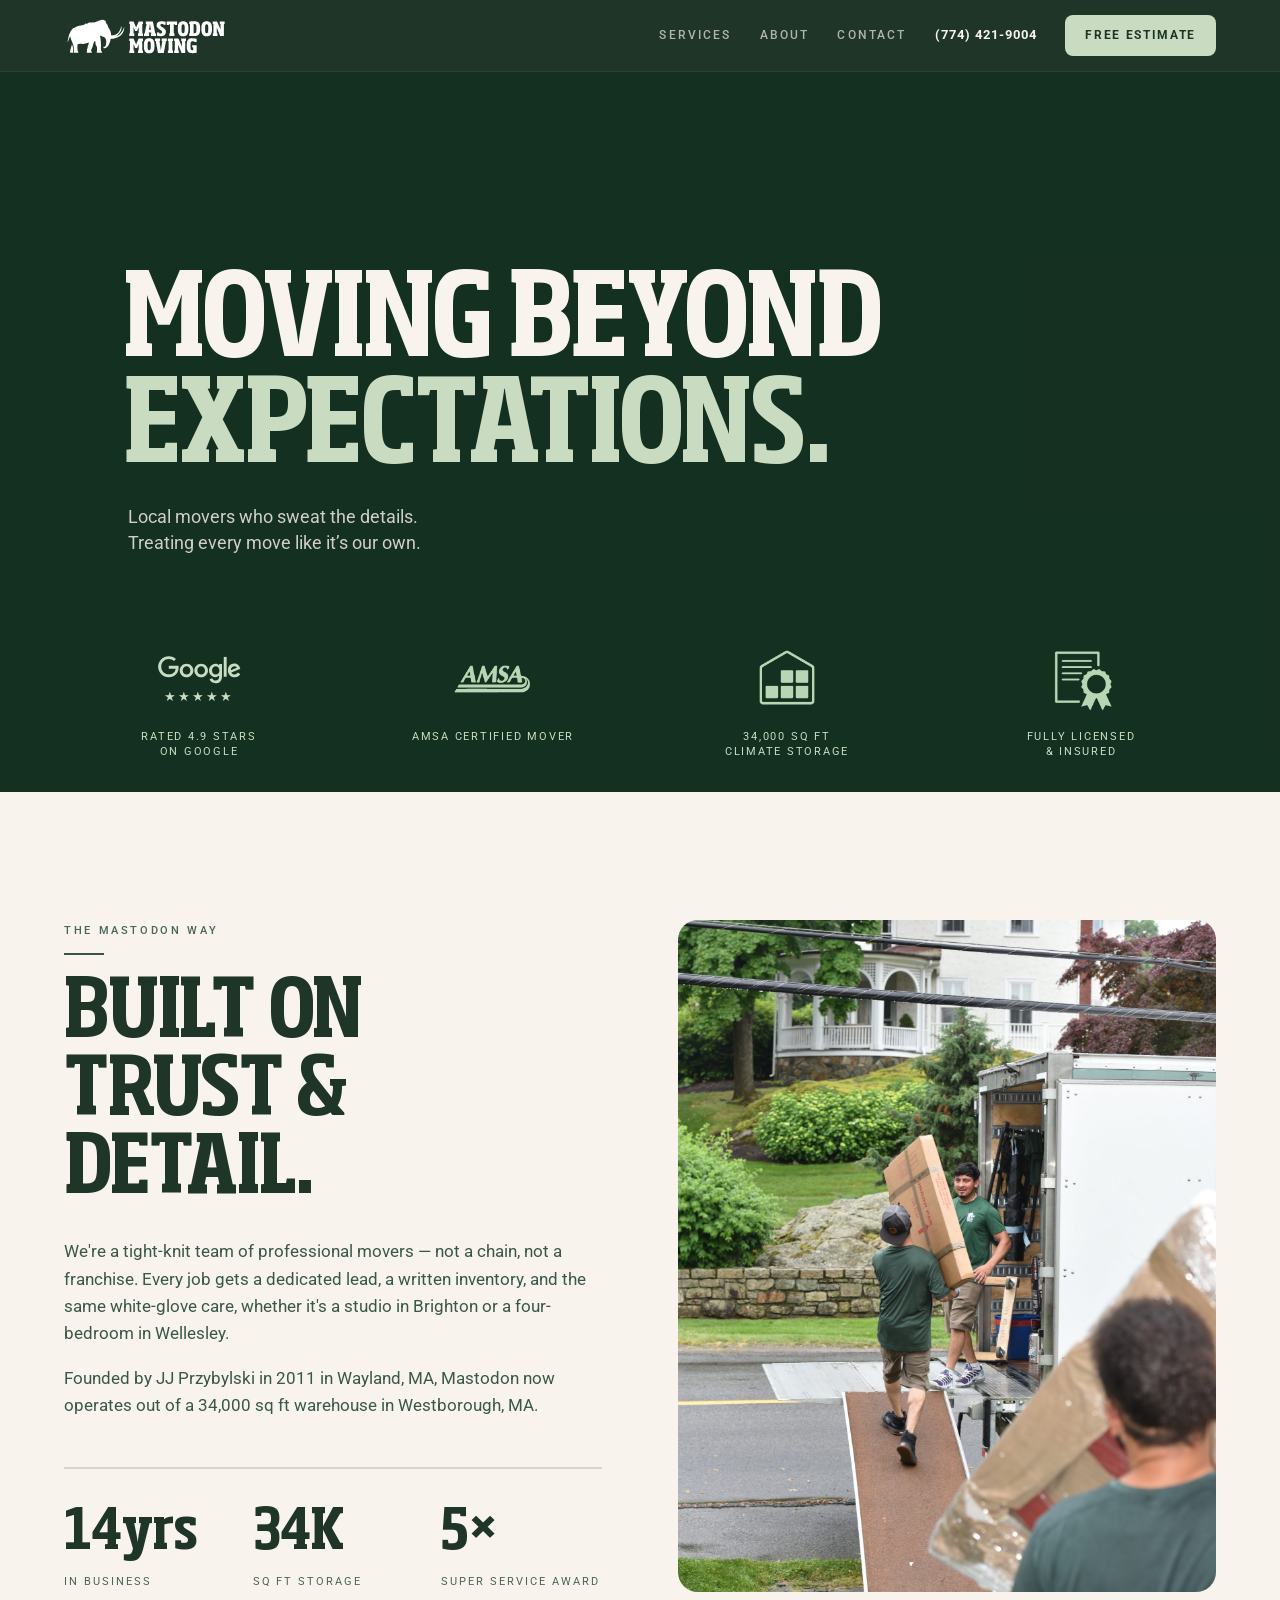
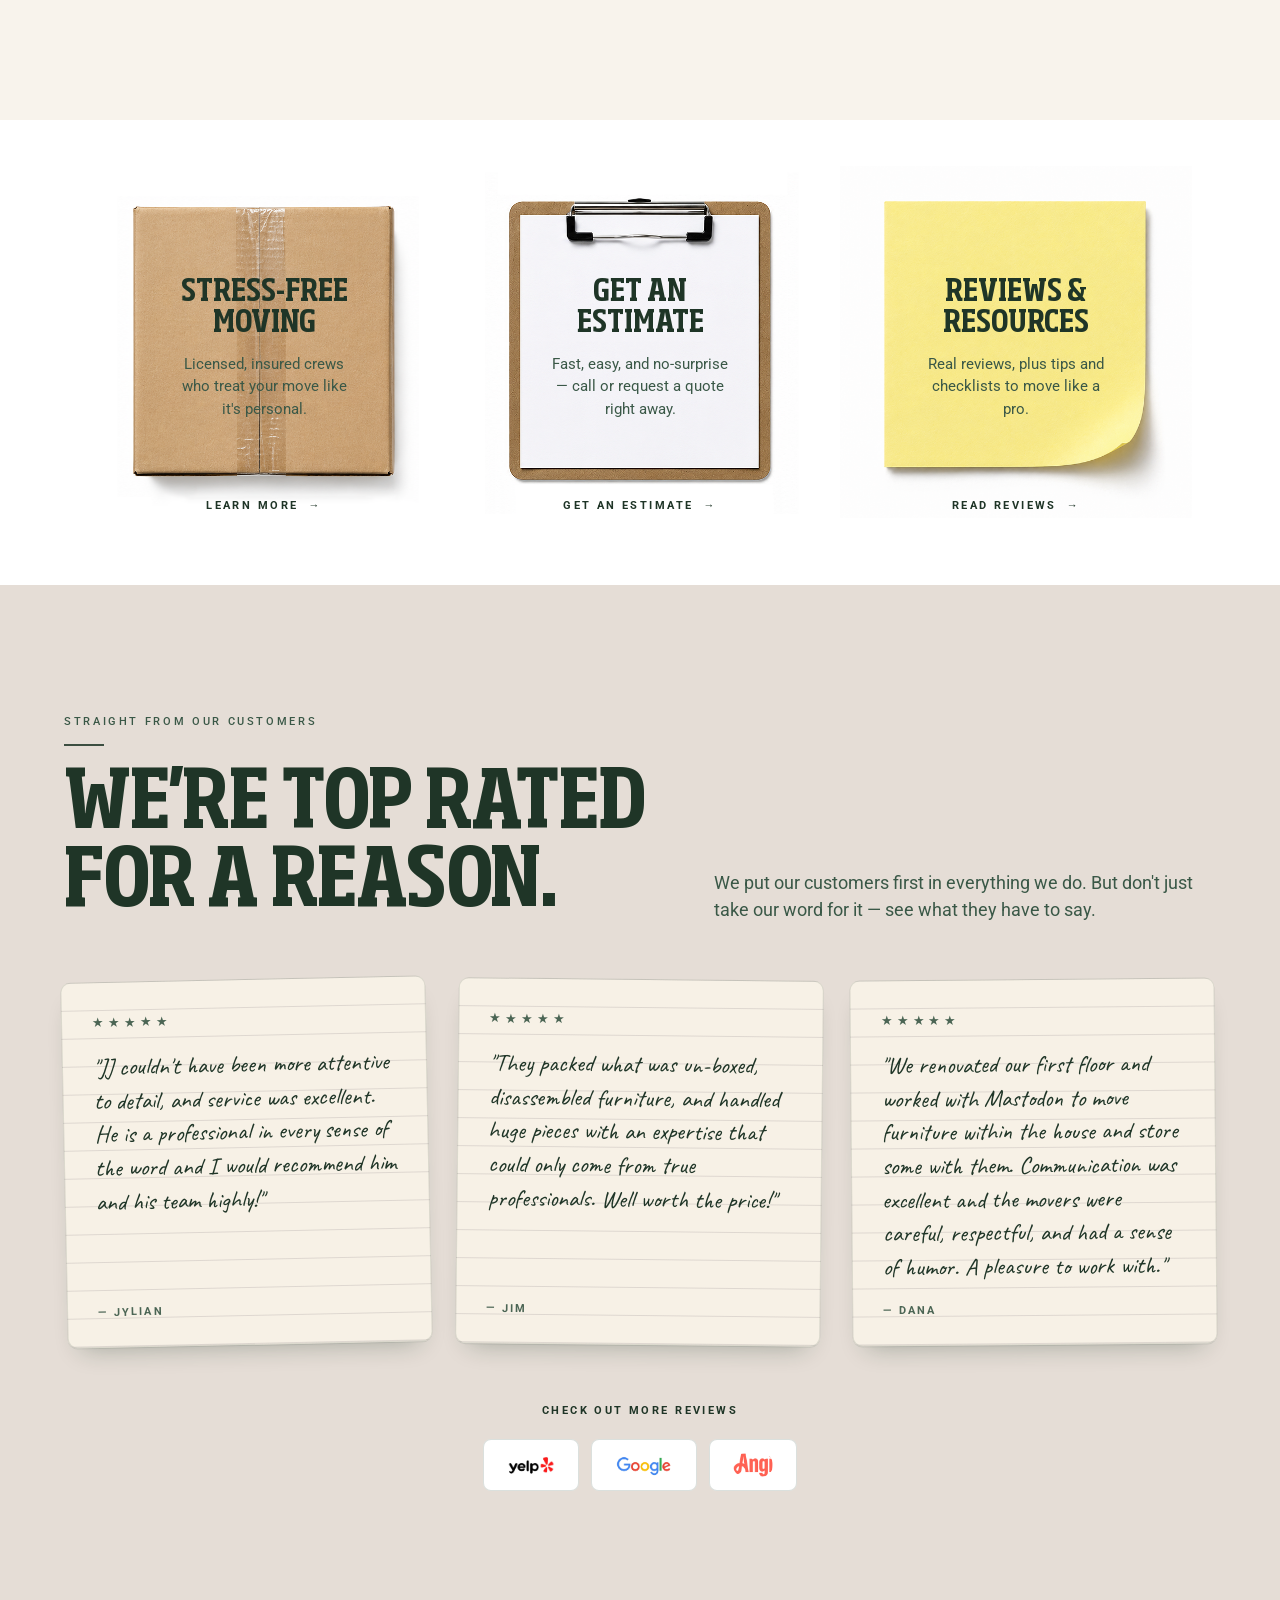
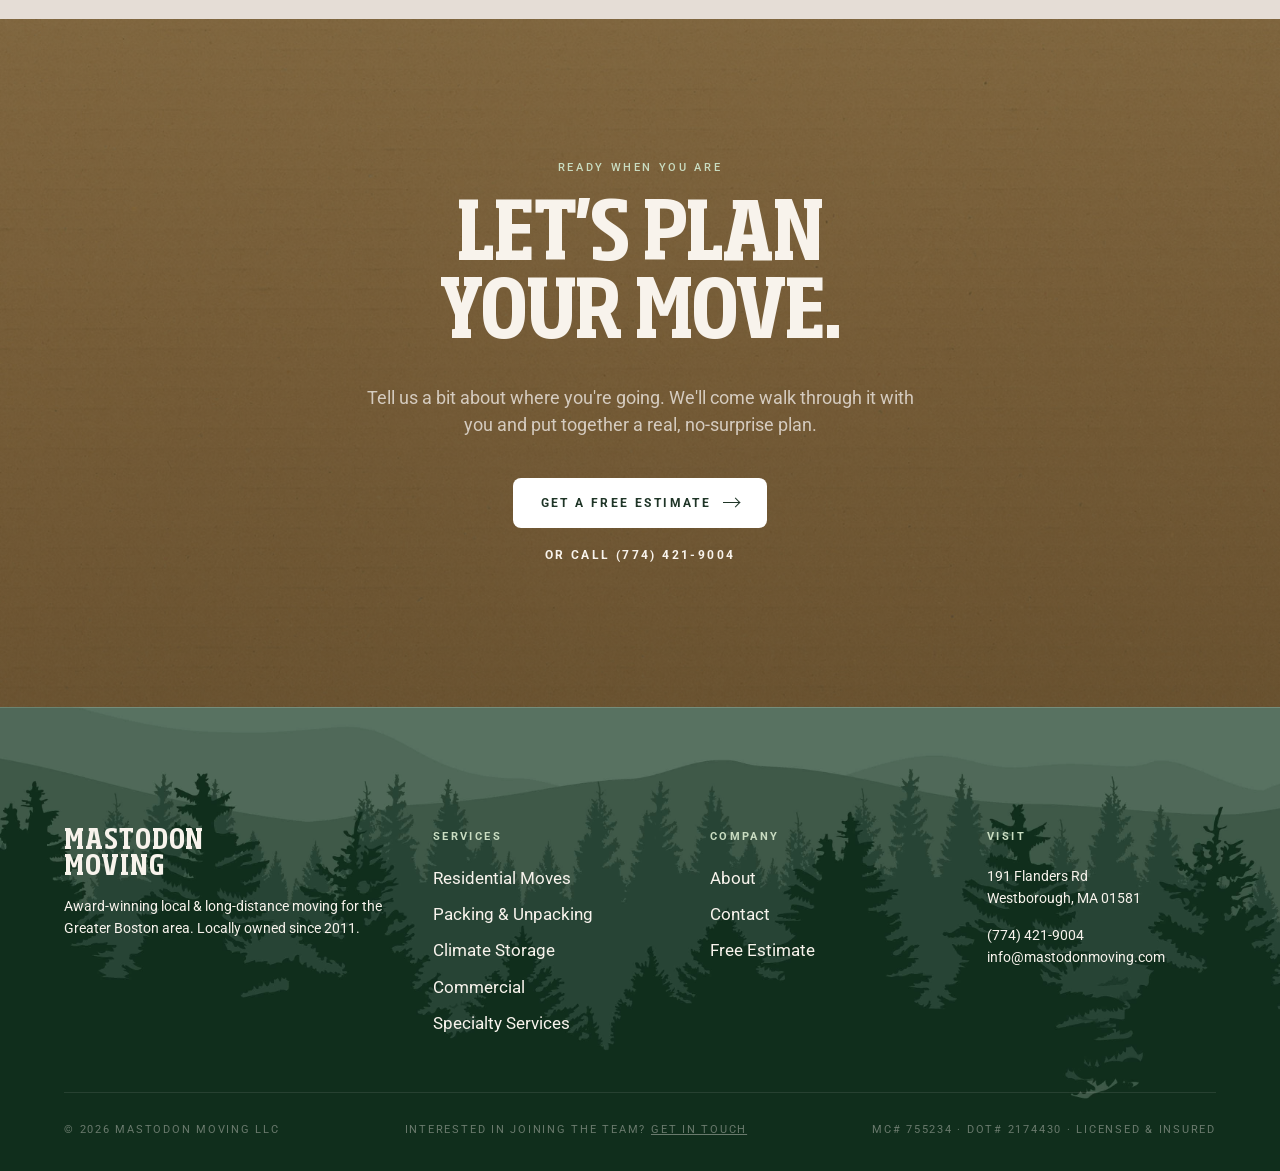
==== index.html @ f24ca20f "Add files via upload" ====
<!DOCTYPE html>
<html lang="en">
<head>
<meta charset="UTF-8">
<meta name="viewport" content="width=device-width, initial-scale=1.0">
<title>Mastodon Moving — Award-winning movers in Greater Boston</title>
<link rel="stylesheet" href="shared/fonts.css">
<link rel="preconnect" href="https://fonts.gstatic.com" crossorigin>
<link rel="stylesheet" href="https://fonts.googleapis.com/css2?family=Caveat:wght@500;600&display=swap">
<link rel="stylesheet" href="shared/styles.css">
<style>
/* ─── Hero ─── */
.hero {
  position: relative;
  aspect-ratio: 16 / 9;
  min-height: 560px;
  background: var(--g900);
  color: var(--cream);
  overflow: hidden;
  display: flex;
  flex-direction: column;
}
.hero-media {
  position: absolute; inset: 0;
  width: 100%; height: 100%;
  overflow: hidden;
}
.hero-media video,
.hero-media .hero-still {
  position: absolute; inset: 0;
  width: 100%; height: 100%;
  object-fit: cover;
}
.hero-still {
  background: linear-gradient(135deg, #112E1D 0%, #2F4B3C 100%);
  display: flex; align-items: center; justify-content: center;
}
.hero-still .ph-label {
  border-color: rgba(184,210,178,0.4);
  background: rgba(17,46,29,0.6);
  color: var(--mint);
}
.hero-vignette {
  position: absolute; inset: 0;
  background: rgba(17,46,29,0.7);
}
.hero-inner {
  position: relative; z-index: 2;
  flex: 1;
  padding: var(--nav-h) var(--pad-x) 210px;
  display: flex;
  flex-direction: column;
  justify-content: center;
}
.hero-top {
  max-width: 1100px;
  width: 100%;
  padding-bottom: 0;
}
.hero-bottom {
  margin-top: clamp(20px, 3vw, 40px);
}
.hero-badges {
  position: absolute;
  left: 0; right: 0; bottom: 0;
  z-index: 2;
  padding: 26px var(--pad-x) 32px;
}
.hero-badges .badges-row {
  max-width: var(--maxw);
  margin: 0 auto;
  display: grid;
  grid-template-columns: repeat(4, 1fr);
  gap: 24px;
  align-items: start;
}
.hero-badges .badge {
  display: flex;
  flex-direction: column;
  align-items: center;
  text-align: center;
  gap: 12px;
  font-size: 11px;
  letter-spacing: 0.16em;
  text-transform: uppercase;
  line-height: 1.35;
}
.hero-badges .badge-icon {
  flex: 0 0 78px;
  width: 78px;
  height: 78px;
  display: flex; align-items: center; justify-content: center;
}
.hero-badges .badge-icon img,
.hero-badges .badge-icon svg { width: 78px; height: 78px; display: block; object-fit: contain; }
.hero-badges .badge-icon img { filter: brightness(0) saturate(100%) invert(89%) sepia(9%) saturate(626%) hue-rotate(66deg) brightness(93%) contrast(89%); }
.hero-badges .badge span { color: var(--mint); }
@media (max-width: 880px) {
  .hero-badges .badges-row { grid-template-columns: 1fr 1fr; gap: 24px 16px; }
}

/* ─── Hero strip (sits below video) ─── */
section.hero-strip {
  background: #112E1D !important;
  color: #F0EAE5 !important;
  padding: 36px var(--pad-x) !important;
}
section.hero-strip .hero-tagline,
section.hero-strip .hero-meta,
section.hero-strip .hero-meta a { color: #F0EAE5 !important; }
.hero-strip-inner {
  max-width: var(--maxw);
  margin: 0 auto;
}
.hero-top .eyebrow { color: var(--mint); margin-bottom: 28px; }
.hero-headline {
  font-family: 'SohoProCond', sans-serif;
  font-weight: 700;
  font-size: clamp(56px, 9vw, 148px);
  line-height: 0.92;
  letter-spacing: -0.02em;
  text-transform: uppercase;
  color: var(--cream);
  margin-left: -0.04em;
}
.hero-headline em {
  font-style: normal;
  color: var(--mint);
}
.hero-bottom {
  margin-top: 20px;
  display: flex;
  flex-wrap: wrap;
  gap: 32px 48px;
  align-items: center;
}
.hero-bottom .hero-tagline { flex: 1 1 360px; max-width: 44ch; }
.hero-tagline {
  font-size: 18px;
  line-height: 1.45;
  color: rgba(240,234,229,0.85);
  max-width: 38ch;
}
.hero-meta {
  font-size: 11px;
  letter-spacing: 0.22em;
  text-transform: uppercase;
  color: rgba(240,234,229,0.55);
  display: flex; flex-direction: column; gap: 6px;
}
.hero-meta a { color: var(--cream); font-weight: 700; font-size: 18px; letter-spacing: 0.04em; text-transform: none; }
.hero-actions { display: flex; gap: 12px; }
@media (max-width: 880px) {
  .hero-bottom { gap: 24px; }
  .hero-actions { flex-direction: row; flex-wrap: wrap; }
}

/* ─── Intro / mission ─── */
.intro {
  background: var(--cream);
  display: grid;
  grid-template-columns: 1fr 1fr;
  gap: clamp(40px, 6vw, 88px);
  align-items: center;
}
.intro .col-text { max-width: 560px; }
.intro .col-media .ph {
  aspect-ratio: 4/5;
  width: 100%;
}
.intro h2 { margin-bottom: 28px; }
.intro p + p { margin-top: 18px; }
.intro .meta-row {
  display: grid;
  grid-template-columns: repeat(3, 1fr);
  gap: 28px;
  margin-top: 48px;
  padding-top: 36px;
  border-top: 2px solid rgba(17,46,29,0.15);
}
.intro .stat-n {
  font-family: 'SohoProCond', sans-serif;
  font-size: clamp(40px, 4.5vw, 60px);
  line-height: 1;
  letter-spacing: -0.01em;
  color: var(--g900);
  font-weight: 700;
}
.intro .stat-l {
  font-size: 11px;
  letter-spacing: 0.18em;
  text-transform: uppercase;
  color: var(--g500);
  margin-top: 10px;
}
@media (max-width: 880px) {
  .intro { grid-template-columns: 1fr; }
}

/* ─── Services index ─── */
.svc-index { background: var(--white); color: var(--g900); }
.svc-head {
  display: grid;
  grid-template-columns: 1.2fr 1fr;
  gap: 64px;
  align-items: end;
  margin-bottom: 64px;
}
.svc-head .lede { color: var(--g700); }
.svc-list {
  display: grid;
  grid-template-columns: 1fr;
  border-top: 2px solid rgba(17,46,29,0.15);
}
.svc-row {
  display: grid;
  grid-template-columns: 64px 1fr 2fr auto;
  gap: 48px;
  padding: 36px 0;
  align-items: baseline;
  border-bottom: 2px solid rgba(17,46,29,0.15);
  transition: padding .25s ease, color .25s ease;
}
.svc-row:hover { padding-left: 16px; color: var(--ink); }
.svc-row .num {
  font-family: 'Roboto', monospace;
  font-size: 12px;
  letter-spacing: 0.18em;
  color: var(--g500);
}
.svc-row .title {
  font-family: 'SohoProCond', sans-serif;
  font-size: clamp(28px, 3vw, 44px);
  text-transform: uppercase;
  line-height: 1;
  letter-spacing: -0.005em;
  font-weight: 700;
}
.svc-row .desc {
  font-size: 15px;
  line-height: 1.5;
  color: var(--g700);
  max-width: 50ch;
}
.svc-row .arrow-link {
  font-size: 11px;
  letter-spacing: 0.22em;
  text-transform: uppercase;
  color: var(--g900);
  display: inline-flex;
  align-items: center;
  gap: 12px;
  white-space: nowrap;
}
.svc-row .arrow-link::after {
  content: '→';
  font-size: 14px;
  transition: transform .2s;
}
.svc-row:hover .arrow-link::after { transform: translateX(6px); }

@media (max-width: 1100px) {
  .svc-row { grid-template-columns: 1fr; gap: 12px; }
  .svc-row .arrow-link { justify-self: start; }
}

/* ─── Quick links (real photos) ─── */
.quick3 { background: var(--white); padding-top: 0; padding-bottom: 40px; }
.quick3-grid { max-width: 2246px; margin: 0 auto; display: grid; grid-template-columns: repeat(3, 1fr); gap: 24px; padding: 20px 24px 0; }
.q-card {
  position: relative;
  display: block;
  aspect-ratio: 4/5;
  border-radius: 6px;
  transition: transform .25s ease;
}
.q-card:hover { transform: translateY(-6px); }
.q-card { aspect-ratio: 1/1.15; }
.q-card .bg { position: absolute; inset: 0; width: 100%; height: 100%; object-fit: contain; }
.q-card .box-inner {
  position: absolute; inset: 30px;
  display: flex;
  flex-direction: column;
  align-items: center;
  text-align: center;
  justify-content: center;
  padding: 32px 56px;
  padding-top: 140px;
}
.q-card .q-num { font-family: 'Roboto', monospace; font-size: 11px; letter-spacing: 0.22em; margin-bottom: 44px; color: var(--g500); }
.q-card h3 { font-family: 'SohoProCond', sans-serif; font-weight: 700; font-size: clamp(26px, 2.4vw, 34px); line-height: 1; text-transform: uppercase; margin-bottom: 14px; color: var(--g900); }
.q-card p { font-size: 14.5px; line-height: 1.55; margin-bottom: 28px; color: var(--g700); }
.q-card .arrow-link { margin-top: 48px; font-size: 11px; font-weight: 700; letter-spacing: 0.22em; text-transform: uppercase; display: inline-flex; align-items: center; gap: 10px; color: var(--g900); }
.q-card .arrow-link::after { content: '→'; transition: transform .2s; }
.q-card:hover .arrow-link::after { transform: translateX(6px); }
@media (max-width: 880px) { .quick3-grid { grid-template-columns: 1fr; } }

/* ─── Reviews ("We're top rated for a reason") ─── */
.reviews { background: var(--cream-2); color: var(--g900); }
.rev-head { max-width: var(--maxw); margin: 0 auto 56px; display: grid; grid-template-columns: 1.2fr 1fr; gap: 48px; align-items: end; }
.rev-head .lede { color: var(--g700); }
.rev-grid { max-width: var(--maxw); margin: 0 auto; display: grid; grid-template-columns: repeat(3, 1fr); gap: 28px; align-items: stretch; }
.rev-card { position: relative; background: repeating-linear-gradient(#f7f1e6, #f7f1e6 27px, rgba(17,46,29,0.03) 27px, rgba(17,46,29,0.03) 28px); border-radius: 10px; padding: 30px 30px 26px; display: flex; flex-direction: column; box-shadow: 0 1px 0 rgba(17,46,29,0.08), 0 14px 26px -14px rgba(17,46,29,0.32); border: 1px solid rgba(17,46,29,0.12); transition: transform 0.35s ease, box-shadow 0.35s ease; }
.rev-card:nth-child(1) { transform: rotate(-1.2deg); }
.rev-card:nth-child(2) { transform: rotate(0.6deg); }
.rev-card:nth-child(3) { transform: rotate(-0.5deg); }
.rev-card:hover { transform: rotate(0) translateY(-4px); box-shadow: 0 1px 0 rgba(17,46,29,0.08), 0 22px 40px -18px rgba(17,46,29,0.4); }
.rev-card .stars { font-size: 13px; letter-spacing: 0.3em; color: var(--g500); margin-bottom: 18px; }
.rev-card blockquote { font-family: 'Caveat', cursive; font-size: 24px; line-height: 1.4; color: var(--g900); }
.rev-card cite { display: block; margin-top: 22px; margin-top: auto; padding-top: 18px; font-style: normal; font-size: 11px; font-weight: 700; letter-spacing: 0.2em; text-transform: uppercase; color: var(--g500); }
.rev-actions { max-width: var(--maxw); margin: 56px auto 0; display: flex; flex-direction: column; gap: 20px; align-items: center; text-align: center; }
.rev-actions .lbl { font-size: 11px; font-weight: 700; letter-spacing: 0.22em; text-transform: uppercase; }
.rev-actions .btns { display: flex; flex-wrap: wrap; gap: 12px; justify-content: center; }
@media (max-width: 880px) { .rev-head, .rev-grid { grid-template-columns: 1fr; } }

/* ─── CTA ─── */
.rev-actions .btn { display: inline-flex; align-items: center; }
.rev-actions .btn-yelp, .rev-actions .btn-google, .rev-actions .btn-angi { background: var(--white); box-shadow: inset 0 0 0 1px rgba(17,46,29,0.15); padding: 14px 24px; }
.rev-actions .btn img { height: 24px; width: auto; display: block; }
.cta-strip {
  background-color: #977049;
  background-image: linear-gradient(rgba(128,98,52,0.76), rgba(104,78,40,0.82)), url('uploads/cardboard.jpg');
  background-size: cover;
  background-position: center;
  color: var(--cream);
  padding: clamp(80px, 11vw, 140px) var(--pad-x);
  text-align: center;
}
.cta-strip .h1 { margin-bottom: 28px; }
.cta-strip .btn-primary { background: #fff; color: var(--g900); }
.cta-strip .btn-primary:hover { background: var(--cream); }
.cta-strip .cta-phone { background: none; border: none; padding: 2px 0; color: var(--cream); }
.cta-strip .cta-phone:hover { background: none; color: var(--mint); }
.cta-strip .lede { margin: 0 auto 40px; color: rgba(240,234,229,0.78); }
.cta-strip .actions { display: inline-flex; flex-direction: column; gap: 16px; align-items: center; }

/* ─── Tweaks panel — local-only ─── */
#tweaks {
  position: fixed;
  bottom: 24px; right: 24px;
  background: rgba(17,46,29,0.95);
  color: var(--cream);
  padding: 20px;
  border: 1px solid rgba(184,210,178,0.25);
  z-index: 100;
  display: none;
  font-size: 12px;
  width: 280px;
  backdrop-filter: blur(8px);
}
#tweaks.on { display: block; }
#tweaks h4 {
  font-family: 'SohoProCond', sans-serif;
  font-size: 18px;
  letter-spacing: 0.06em;
  text-transform: uppercase;
  margin-bottom: 16px;
  color: var(--mint);
}
#tweaks .tw-row { margin-bottom: 16px; }
#tweaks label {
  display: block;
  font-size: 10px;
  letter-spacing: 0.2em;
  text-transform: uppercase;
  color: rgba(240,234,229,0.6);
  margin-bottom: 8px;
}
#tweaks .swatches { display: flex; gap: 8px; }
.swatch {
  width: 28px; height: 28px;
  border: 2px solid transparent;
  cursor: pointer;
  border-radius: 1px;
}
.swatch.on { border-color: var(--mint); }
.tw-segments { display: flex; gap: 4px; }
.tw-seg {
  flex: 1;
  padding: 8px 10px;
  background: rgba(240,234,229,0.06);
  border: 1px solid rgba(240,234,229,0.15);
  font-size: 10px;
  letter-spacing: 0.16em;
  text-transform: uppercase;
  text-align: center;
  cursor: pointer;
  color: rgba(240,234,229,0.7);
}
.tw-seg.on { background: var(--mint); color: var(--g900); border-color: var(--mint); }
#tweaks-toggle {
  position: fixed;
  bottom: 24px; right: 24px;
  background: var(--g900);
  color: var(--cream);
  padding: 12px 18px;
  font-size: 11px;
  letter-spacing: 0.22em;
  text-transform: uppercase;
  border: 1px solid rgba(184,210,178,0.3);
  z-index: 99;
  display: none;
}
#tweaks-toggle.on { display: block; }
</style>
</head>
<body data-page="home">

<div id="nav-mount"></div>

<main>

<!-- ═══ HERO ═══ -->
<section class="hero" data-screen-label="Hero">
  <div class="hero-media">
    <video class="hero-video" autoplay muted loop playsinline>
      <source src="https://www.mastodonmoving.com/vid/homepage-31.webm" type="video/webm">
    </video>
    <div class="hero-still" style="display:none;">
      <div class="ph-label">Hero photo · crew &amp; truck</div>
    </div>
  </div>
  <div class="hero-vignette"></div>

  <div class="hero-inner">
    <div class="hero-top reveal">
      <h1 class="hero-headline">Moving beyond<br><em>expectations.</em></h1>
    </div>
    <div class="hero-bottom reveal" style="width: 100%">
      <p class="hero-tagline" style="height: 56px; width: 600px">Local movers who sweat the details.<br>Treating every move like it’s our own.</p>
    </div>
  </div>
  <div class="hero-badges reveal">
    <div class="badges-row">
    <div class="badge"><div class="badge-icon" data-icon="google" style="flex:0 0 78px;width:auto;height:78px;flex-direction:column;gap:6px;color:var(--mint)"><svg viewBox="0 0 272 92" style="width:83px;height:auto;fill:currentColor"><path d="M115.75 47.18c0 12.77-9.99 22.18-22.25 22.18s-22.25-9.41-22.25-22.18C71.25 34.32 81.24 25 93.5 25s22.25 9.32 22.25 22.18zm-9.74 0c0-7.98-5.79-13.44-12.51-13.44S80.99 39.2 80.99 47.18c0 7.9 5.79 13.44 12.51 13.44s12.51-5.55 12.51-13.44z"></path><path d="M163.75 47.18c0 12.77-9.99 22.18-22.25 22.18s-22.25-9.41-22.25-22.18c0-12.85 9.99-22.18 22.25-22.18s22.25 9.32 22.25 22.18zm-9.74 0c0-7.98-5.79-13.44-12.51-13.44s-12.51 5.46-12.51 13.44c0 7.9 5.79 13.44 12.51 13.44s12.51-5.55 12.51-13.44z"></path><path d="M209.75 26.34v39.82c0 16.38-9.66 23.07-21.08 23.07-10.75 0-17.22-7.19-19.66-13.07l8.48-3.53c1.51 3.61 5.21 7.87 11.17 7.87 7.31 0 11.84-4.51 11.84-13v-3.19h-.34c-2.18 2.69-6.38 5.04-11.68 5.04-11.09 0-21.25-9.66-21.25-22.09 0-12.52 10.16-22.26 21.25-22.26 5.29 0 9.49 2.35 11.68 4.96h.34v-3.61h9.25zm-8.56 20.92c0-7.81-5.21-13.52-11.84-13.52-6.72 0-12.35 5.71-12.35 13.52 0 7.73 5.63 13.36 12.35 13.36 6.63 0 11.84-5.63 11.84-13.36z"></path><path d="M225 3v65h-9.5V3h9.5z"></path><path d="M262.02 54.48l7.56 5.04c-2.44 3.61-8.32 9.83-18.48 9.83-12.6 0-22.01-9.74-22.01-22.18 0-13.19 9.49-22.18 20.92-22.18 11.51 0 17.14 9.16 18.98 14.11l1.01 2.52-29.65 12.28c2.27 4.45 5.8 6.72 10.75 6.72 4.96 0 8.4-2.44 10.92-6.14zm-23.27-7.98l19.82-8.23c-1.09-2.77-4.37-4.7-8.23-4.7-4.95 0-11.84 4.37-11.59 12.93z"></path><path d="M35.29 41.41V32H67c.31 1.64.47 3.58.47 5.68 0 7.06-1.93 15.79-8.15 22.01-6.05 6.3-13.78 9.66-24.02 9.66C16.32 69.35.36 53.89.36 34.91.36 15.93 16.32.47 35.3.47c10.5 0 17.98 4.12 23.6 9.49l-6.64 6.64c-4.03-3.78-9.49-6.72-16.97-6.72-13.86 0-24.7 11.17-24.7 25.03 0 13.86 10.84 25.03 24.7 25.03 8.99 0 14.11-3.61 17.39-6.89 2.66-2.66 4.41-6.46 5.1-11.65l-22.49.01z"></path></svg><div style="font-size:13px;letter-spacing:0.14em;line-height:1">★★★★★</div></div><span>RATED 4.9 STARS<br>ON GOOGLE</span></div>
    <div class="badge"><div class="badge-icon" data-icon="amsa"><img src="uploads/icon_AMSA.png" alt="AMSA"></div><span>AMSA CERTIFIED MOVER</span></div>
    <div class="badge"><div class="badge-icon" data-icon="storage"><img src="uploads/icon_Storage.png" alt="Storage"></div><span>34,000 sq ft<br>Climate storage</span></div>
    <div class="badge"><div class="badge-icon" data-icon="licensed"><img src="uploads/icon_Certified.png" alt="Licensed"></div><span>Fully licensed<br>&amp; insured</span></div>
    </div>
  </div>
</section>

<!-- ═══ INTRO ═══ -->
<section class="intro" data-screen-label="Intro">
  <div class="col-text reveal">
    <div class="eyebrow">The Mastodon way</div>
    <div class="rule" style="background: var(--g900); margin-top: 14px;"></div>
    <h2 class="h1">Built on<br>trust &amp;<br>detail.</h2>
    <p class="body">We're a tight-knit team of professional movers — not a chain, not a franchise. Every job gets a dedicated lead, a written inventory, and the same white-glove care, whether it's a studio in Brighton or a four-bedroom in Wellesley.</p>
    <p class="body">Founded by JJ Przybylski in 2011 in Wayland, MA, Mastodon now operates out of a 34,000 sq ft warehouse in Westborough, MA.</p>
    <div class="meta-row">
      <div><div class="stat-n">14yrs</div><div class="stat-l">In business</div></div>
      <div><div class="stat-n">34K</div><div class="stat-l">Sq ft storage</div></div>
      <div><div class="stat-n">5×</div><div class="stat-l">Super Service award</div></div>
    </div>
  </div>
  <div class="col-media reveal">
    <img src="uploads/crew-loading.jpg" alt="Crew loading day" style="width:100%;aspect-ratio:4/5;object-fit:cover;border-radius:20px;display:block;">
  </div>
</section>

<!-- ═══ QUICK LINKS ═══ -->
<section class="quick3" data-screen-label="Quick Links">
  <div class="quick3-grid">
    <a href="about.html" class="q-card reveal">
      <img class="bg" src="uploads/box-8343a2c6.png" alt="Moving box">
      <div class="box-inner">
        <h3>Stress-free moving</h3>
        <p>Licensed, insured crews who treat your move like it's personal.</p>
        <div class="arrow-link">Learn more</div>
      </div>
    </a>
    <a href="quote.html" class="q-card on-light reveal">
      <img class="bg" src="uploads/clipboard-d36b1105.png" alt="Clipboard">
      <div class="box-inner">
        <h3>Get an estimate</h3>
        <p>Fast, easy, and no-surprise — call or request a quote right away.</p>
        <div class="arrow-link">Get an estimate</div>
      </div>
    </a>
    <a href="#reviews" class="q-card on-light reveal">
      <img class="bg" src="uploads/stickie-e8a0f1de.png" alt="Post-it note">
      <div class="box-inner">
        <h3>Reviews &amp; resources</h3>
        <p>Real reviews, plus tips and checklists to move like a pro.</p>
        <div class="arrow-link">Read reviews</div>
      </div>
    </a>
  </div>
</section>

<!-- ═══ REVIEWS ═══ -->
<section class="reviews" id="reviews" data-screen-label="Reviews">
  <div class="rev-head reveal">
    <div>
      <div class="eyebrow" style="color: var(--g700);">Straight from our customers</div>
      <div class="rule" style="background: var(--g900); margin-top: 14px;"></div>
      <h2 class="h1">We're top rated<br>for a reason.</h2>
    </div>
    <p class="lede">We put our customers first in everything we do. But don't just take our word for it — see what they have to say.</p>
  </div>
  <div class="rev-grid">
    <div class="rev-card reveal">
      <div class="stars">★★★★★</div>
      <blockquote>"JJ couldn't have been more attentive to detail, and service was excellent. He is a professional in every sense of the word and I would recommend him and his team highly!"</blockquote>
      <cite>— Jylian</cite>
    </div>
    <div class="rev-card reveal">
      <div class="stars">★★★★★</div>
      <blockquote>"They packed what was un-boxed, disassembled furniture, and handled huge pieces with an expertise that could only come from true professionals. Well worth the price!"</blockquote>
      <cite>— Jim</cite>
    </div>
    <div class="rev-card reveal">
      <div class="stars">★★★★★</div>
      <blockquote>"We renovated our first floor and worked with Mastodon to move furniture within the house and store some with them. Communication was excellent and the movers were careful, respectful, and had a sense of humor. A pleasure to work with."</blockquote>
      <cite>— Dana</cite>
    </div>
  </div>
  <div class="rev-actions reveal">
    <span class="lbl">Check out more reviews</span>
    <div class="btns">
      <a href="https://www.yelp.com" class="btn btn-yelp"><img src="uploads/yelp.png" alt="Yelp"></a>
      <a href="https://www.google.com/maps" class="btn btn-google"><img src="uploads/Google-c46542be.png" alt="Google"></a>
      <a href="https://www.angi.com" class="btn btn-angi"><img src="uploads/Angi-4df1313a.png" alt="Angi"></a>
    </div>
  </div>
</section>

<!-- ═══ CTA ═══ -->
<section class="cta-strip" data-screen-label="CTA">
  <div class="reveal">
    <div class="eyebrow on-dark" style="margin-bottom: 24px;">Ready when you are</div>
    <h2 class="h1">Let's plan<br>your move.</h2>
    <p class="lede">Tell us a bit about where you're going. We'll come walk through it with you and put together a real, no-surprise plan.</p>
    <div class="actions">
      <a href="quote.html" class="btn btn-primary">Get a free estimate <span class="arrow"></span></a>
      <a href="tel:7744219004" class="btn cta-phone">Or call (774) 421-9004</a>
    </div>
  </div>
</section>

</main>

<div id="footer-mount"></div>

<!-- Tweaks panel -->
<button id="tweaks-toggle">Tweaks</button>
<div id="tweaks">
  <h4>Tweaks</h4>
  <div class="tw-row">
    <label>Color palette</label>
    <div class="swatches" id="tw-palette"></div>
  </div>
  <div class="tw-row">
    <label>Hero treatment</label>
    <div class="tw-segments" id="tw-hero">
      <div class="tw-seg on" data-val="video">Video</div>
      <div class="tw-seg" data-val="still">Photo</div>
      <div class="tw-seg" data-val="type">Type</div>
    </div>
  </div>
</div>

<script src="shared/chrome.js"></script>
<script>
// ─── Tweaks ────────────────────────────────────────────────
const TWEAKS = /*EDITMODE-BEGIN*/{
  "palette": "cream",
  "hero": "video"
}/*EDITMODE-END*/;

const PALETTES = {
  forest: { '--g900': '#112E1D', '--g700': '#2F4B3C', '--mint': '#B8D2B2', '--cream': '#F0EAE5' },
  midnight: { '--g900': '#0a1410', '--g700': '#1a2a22', '--mint': '#9bc4a2', '--cream': '#EDE6DE' },
  cream: { '--g900': '#1f3527', '--g700': '#3a5847', '--mint': '#c9dcc1', '--cream': '#F8F3EC' },
  mono: { '--g900': '#111111', '--g700': '#2a2a2a', '--mint': '#cfcfcf', '--cream': '#F2EFEA' }
};
const PALETTE_PREVIEW = {
  forest: ['#112E1D', '#B8D2B2', '#F0EAE5'],
  midnight: ['#0a1410', '#9bc4a2', '#EDE6DE'],
  cream: ['#1f3527', '#c9dcc1', '#F8F3EC'],
  mono: ['#111111', '#cfcfcf', '#F2EFEA']
};

function applyPalette(name) {
  const p = PALETTES[name] || PALETTES.forest;
  const r = document.documentElement;
  Object.entries(p).forEach(([k, v]) => r.style.setProperty(k, v));
}
function applyHero(mode) {
  const v = document.querySelector('.hero-video');
  const still = document.querySelector('.hero-still');
  const headline = document.querySelector('.hero-headline');
  if (mode === 'video') { v.style.display = ''; still.style.display = 'none'; }
  else if (mode === 'still') { v.style.display = 'none'; still.style.display = 'flex'; }
  else if (mode === 'type') {
    v.style.display = 'none';
    still.style.display = 'flex';
    still.style.background = 'var(--g900)';
    still.querySelector('.ph-label').style.display = 'none';
  }
}

// Build palette swatches
(function buildPalette() {
  const mount = document.getElementById('tw-palette');
  Object.entries(PALETTE_PREVIEW).forEach(([name, colors]) => {
    const sw = document.createElement('div');
    sw.className = 'swatch' + (name === TWEAKS.palette ? ' on' : '');
    sw.dataset.val = name;
    sw.style.background = `linear-gradient(90deg, ${colors[0]} 0 33%, ${colors[1]} 33% 66%, ${colors[2]} 66% 100%)`;
    sw.title = name;
    sw.addEventListener('click', () => {
      mount.querySelectorAll('.swatch').forEach(s => s.classList.remove('on'));
      sw.classList.add('on');
      applyPalette(name);
      window.parent.postMessage({type:'__edit_mode_set_keys', edits:{palette: name}}, '*');
    });
    mount.appendChild(sw);
  });
})();
document.querySelectorAll('#tw-hero .tw-seg').forEach(seg => {
  seg.addEventListener('click', () => {
    document.querySelectorAll('#tw-hero .tw-seg').forEach(s => s.classList.remove('on'));
    seg.classList.add('on');
    applyHero(seg.dataset.val);
    window.parent.postMessage({type:'__edit_mode_set_keys', edits:{hero: seg.dataset.val}}, '*');
  });
});
applyPalette(TWEAKS.palette);
applyHero(TWEAKS.hero);
// Sync segment selection on load
document.querySelectorAll('#tw-hero .tw-seg').forEach(s => {
  s.classList.toggle('on', s.dataset.val === TWEAKS.hero);
});

// Edit-mode protocol
window.addEventListener('message', (e) => {
  if (e.data?.type === '__activate_edit_mode') {
    document.getElementById('tweaks').classList.add('on');
    document.getElementById('tweaks-toggle').classList.remove('on');
  }
  if (e.data?.type === '__deactivate_edit_mode') {
    document.getElementById('tweaks').classList.remove('on');
  }
});
window.parent.postMessage({type:'__edit_mode_available'}, '*');
</script>

</body>
</html>
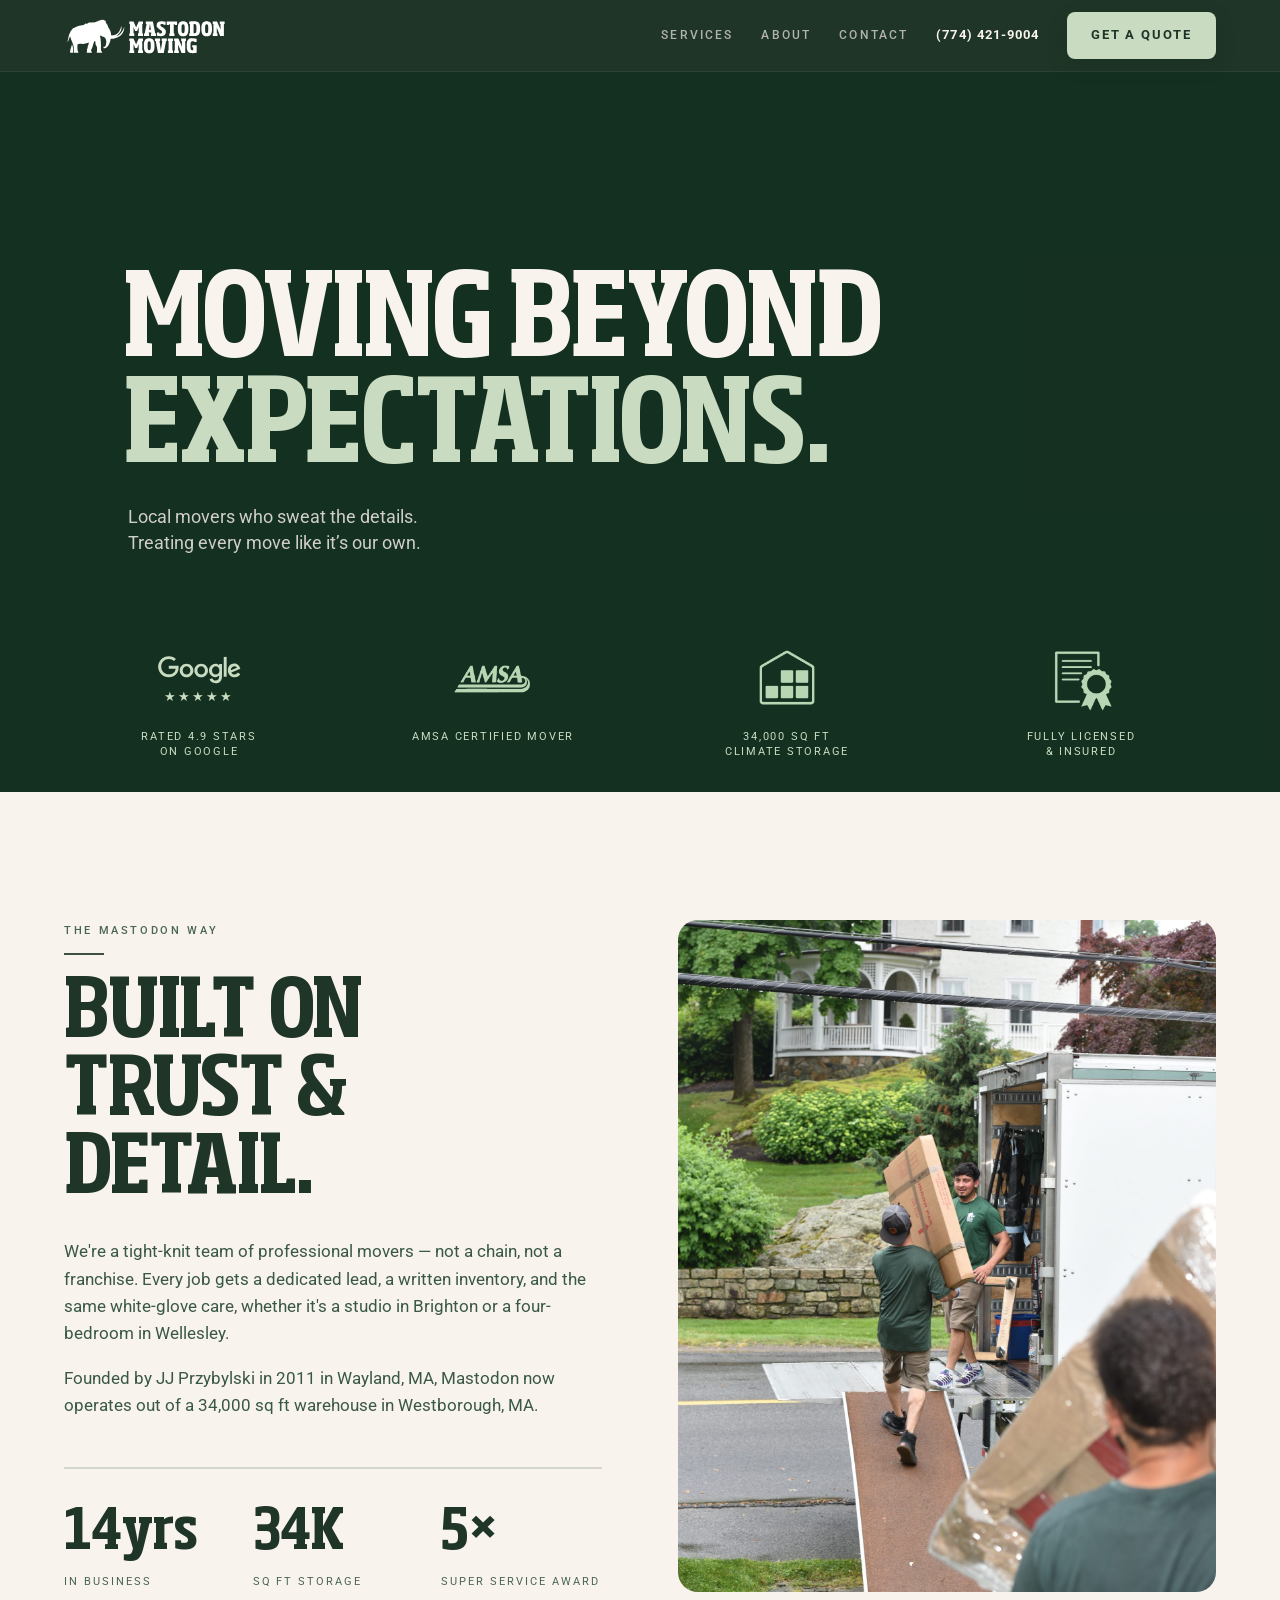
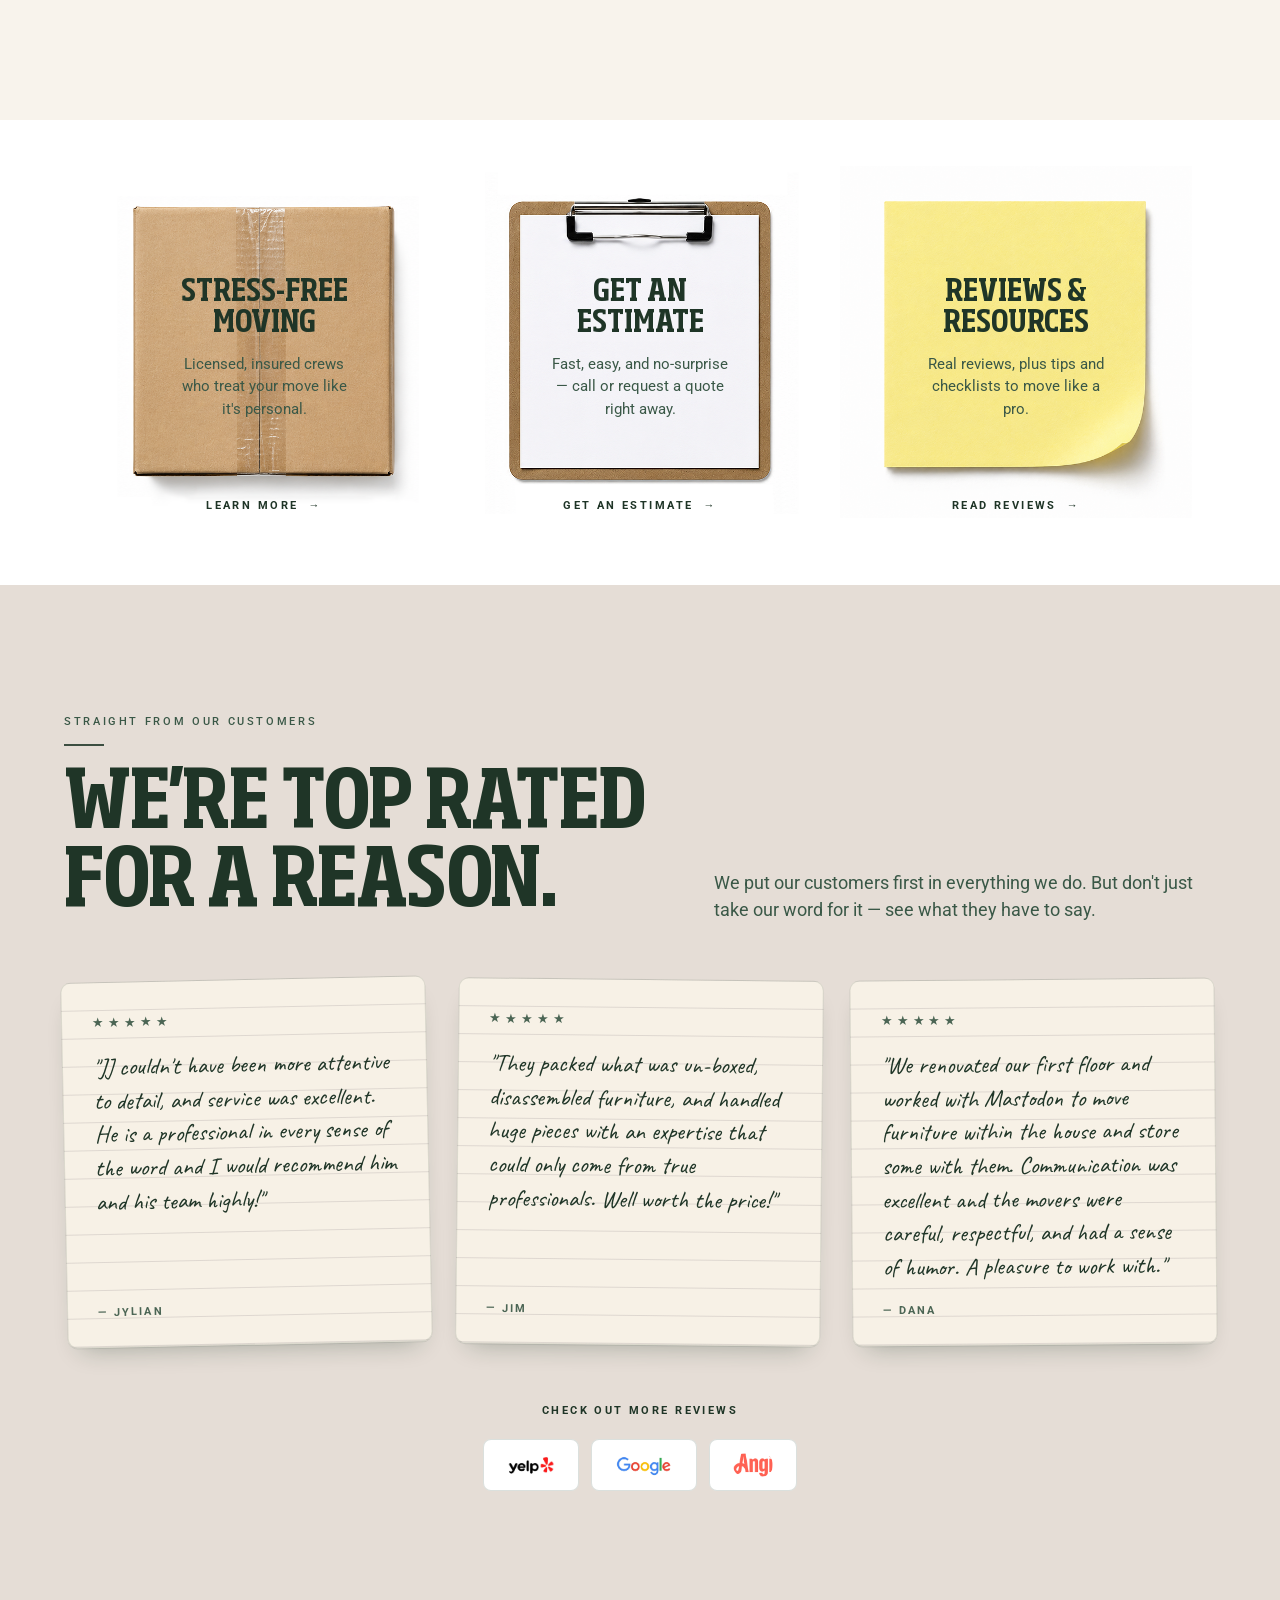
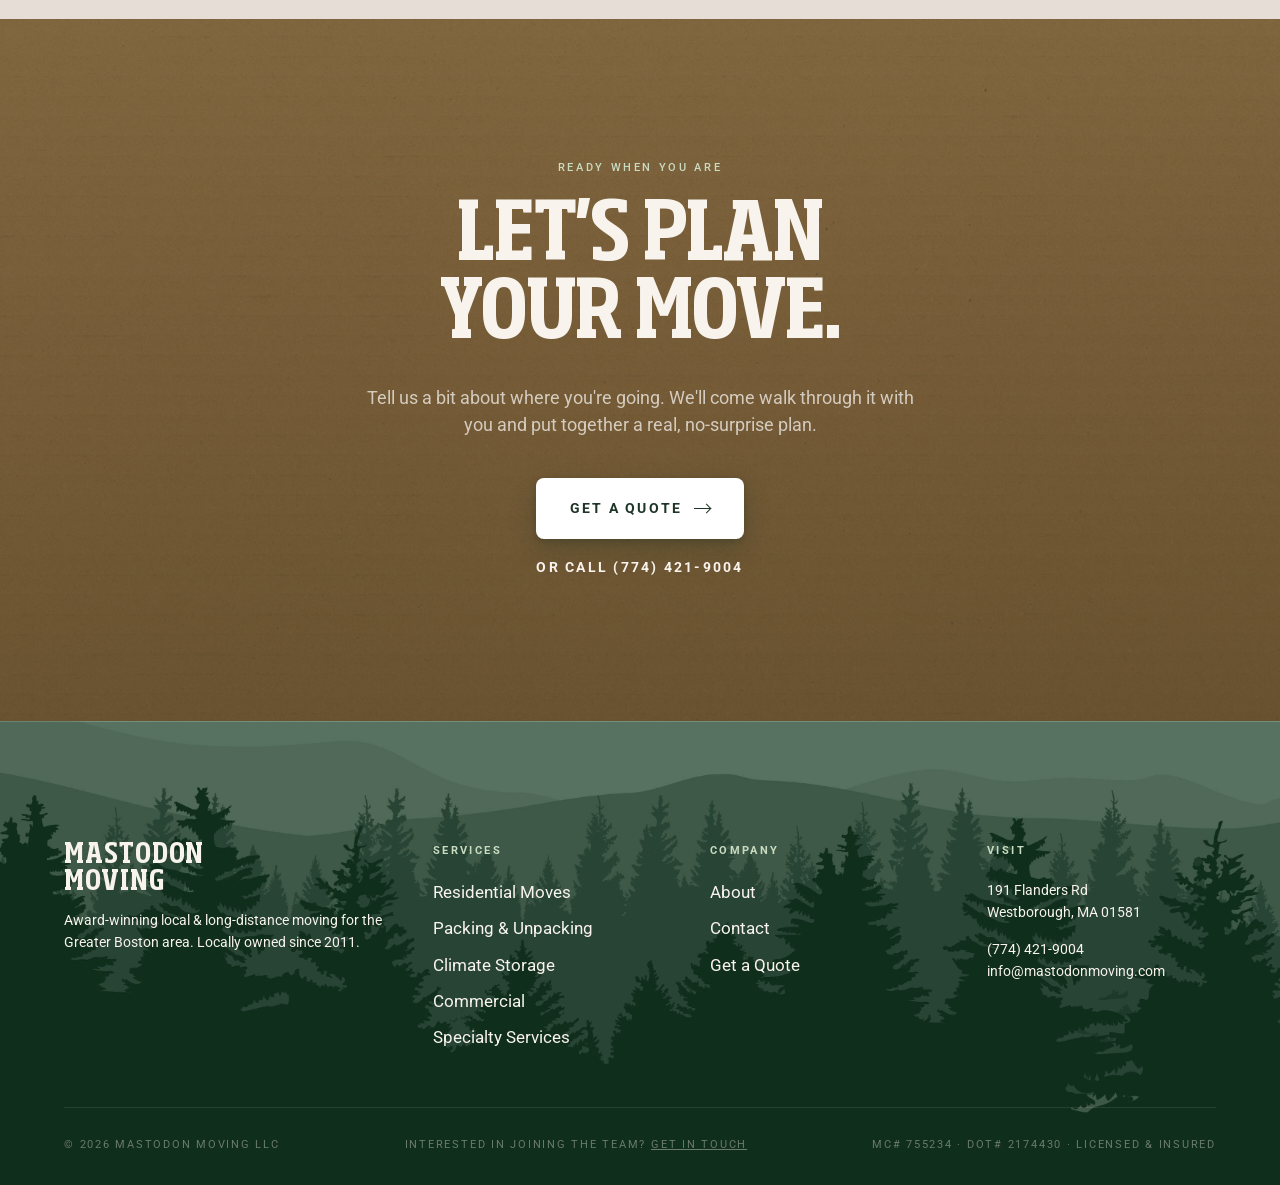
==== commit 4d9329da: "Add files via upload Sept 8 updates." ====
--- a/index.html
+++ b/index.html
@@ -326,11 +326,17 @@
   padding: clamp(80px, 11vw, 140px) var(--pad-x);
   text-align: center;
 }
+.cta-strip { position: relative; overflow: hidden; }
+.cta-strip > .reveal { position: relative; z-index: 2; }
+.cta-deco { position: absolute; z-index: 1; pointer-events: none; user-select: none; filter: drop-shadow(0 26px 38px rgba(0,0,0,0.32)); }
+.cta-deco.boxes { left: clamp(-200px, -8vw, -80px); bottom: clamp(-110px, -6vw, -50px); width: clamp(360px, 40vw, 640px); }
+.cta-deco.blankets { right: clamp(-170px, -7vw, -70px); top: 50%; transform: translateY(-48%); width: clamp(300px, 33vw, 540px); }
+@media (max-width: 820px) { .cta-deco { display: none; } }
 .cta-strip .h1 { margin-bottom: 28px; }
 .cta-strip .btn-primary { background: #fff; color: var(--g900); }
 .cta-strip .btn-primary:hover { background: var(--cream); }
-.cta-strip .cta-phone { background: none; border: none; padding: 2px 0; color: var(--cream); }
-.cta-strip .cta-phone:hover { background: none; color: var(--mint); }
+.cta-strip .cta-phone { background: none; border: none; padding: 2px 0; color: var(--cream); box-shadow: none; }
+.cta-strip .cta-phone:hover { background: none; color: var(--mint); box-shadow: none; }
 .cta-strip .lede { margin: 0 auto 40px; color: rgba(240,234,229,0.78); }
 .cta-strip .actions { display: inline-flex; flex-direction: column; gap: 16px; align-items: center; }
 
@@ -528,12 +534,14 @@
 
 <!-- ═══ CTA ═══ -->
 <section class="cta-strip" data-screen-label="CTA">
+  <img class="cta-deco boxes" src="uploads/boxes2.png" alt="" aria-hidden="true">
+  <img class="cta-deco blankets" src="uploads/blankets3.png" alt="" aria-hidden="true">
   <div class="reveal">
     <div class="eyebrow on-dark" style="margin-bottom: 24px;">Ready when you are</div>
     <h2 class="h1">Let's plan<br>your move.</h2>
     <p class="lede">Tell us a bit about where you're going. We'll come walk through it with you and put together a real, no-surprise plan.</p>
     <div class="actions">
-      <a href="quote.html" class="btn btn-primary">Get a free estimate <span class="arrow"></span></a>
+      <a href="quote.html" class="btn btn-primary">Get a quote <span class="arrow"></span></a>
       <a href="tel:7744219004" class="btn cta-phone">Or call (774) 421-9004</a>
     </div>
   </div>
--- a/shared/styles.css
+++ b/shared/styles.css
@@ -140,13 +140,15 @@
 .nav-cta {
   background: var(--mint);
   color: var(--g900) !important;
-  padding: 11px 20px;
+  padding: 13px 24px;
   letter-spacing: 0.14em !important;
   font-weight: 700 !important;
+  font-size: 13px !important;
   border-radius: 8px;
-  transition: background .2s;
-}
-.nav-cta:hover { background: var(--cream) !important; }
+  box-shadow: 0 7px 18px rgba(17,46,29,0.3);
+  transition: background .2s, box-shadow .2s;
+}
+.nav-cta:hover { background: var(--cream) !important; box-shadow: 0 12px 26px rgba(17,46,29,0.38); }
 
 .nav-mobile-toggle { display: none; }
 
@@ -168,16 +170,18 @@
   display: inline-flex;
   align-items: center;
   gap: 12px;
-  padding: 16px 28px;
-  font-size: 12px;
-  font-weight: 700;
-  letter-spacing: 0.2em;
+  padding: 20px 34px;
+  font-size: 14px;
+  font-weight: 700;
+  letter-spacing: 0.16em;
   text-transform: uppercase;
   border-radius: 8px;
-  transition: background .2s, color .2s, transform .2s;
+  box-shadow: 0 10px 24px rgba(17,46,29,0.26), 0 2px 5px rgba(17,46,29,0.18);
+  transition: background .2s, color .2s, transform .2s, box-shadow .2s;
   white-space: nowrap;
 }
-.btn:hover { transform: translateY(-1px); }
+.btn:hover { transform: translateY(-2px); box-shadow: 0 18px 36px rgba(17,46,29,0.34), 0 3px 8px rgba(17,46,29,0.2); }
+.btn:active { transform: translateY(0); box-shadow: 0 4px 10px rgba(17,46,29,0.26); }
 .btn-primary { background: var(--mint); color: var(--g900); }
 .btn-primary:hover { background: var(--cream); }
 .btn-dark { background: var(--g900); color: var(--cream); }
@@ -185,13 +189,16 @@
 .btn-ghost {
   background: transparent;
   color: var(--cream);
-  border: 1px solid rgba(240,234,229,0.4);
-}
-.btn-ghost:hover { background: rgba(240,234,229,0.08); border-color: var(--cream); }
+  border: 2px solid rgba(240,234,229,0.55);
+  box-shadow: 0 8px 22px rgba(0,0,0,0.24);
+}
+.btn-ghost:hover { background: rgba(240,234,229,0.1); border-color: var(--cream); }
 .btn-ghost.on-light {
   color: var(--g900);
-  border-color: rgba(17,46,29,0.3);
-}
+  border-color: rgba(17,46,29,0.45);
+}
+.btn.cta-phone, .btn.btn-text, .btn.btn-link { box-shadow: none; }
+.btn.cta-phone:hover, .btn.btn-text:hover, .btn.btn-link:hover { box-shadow: none; }
 .btn-ghost.on-light:hover { background: rgba(17,46,29,0.04); border-color: var(--g900); }
 
 .btn .arrow {
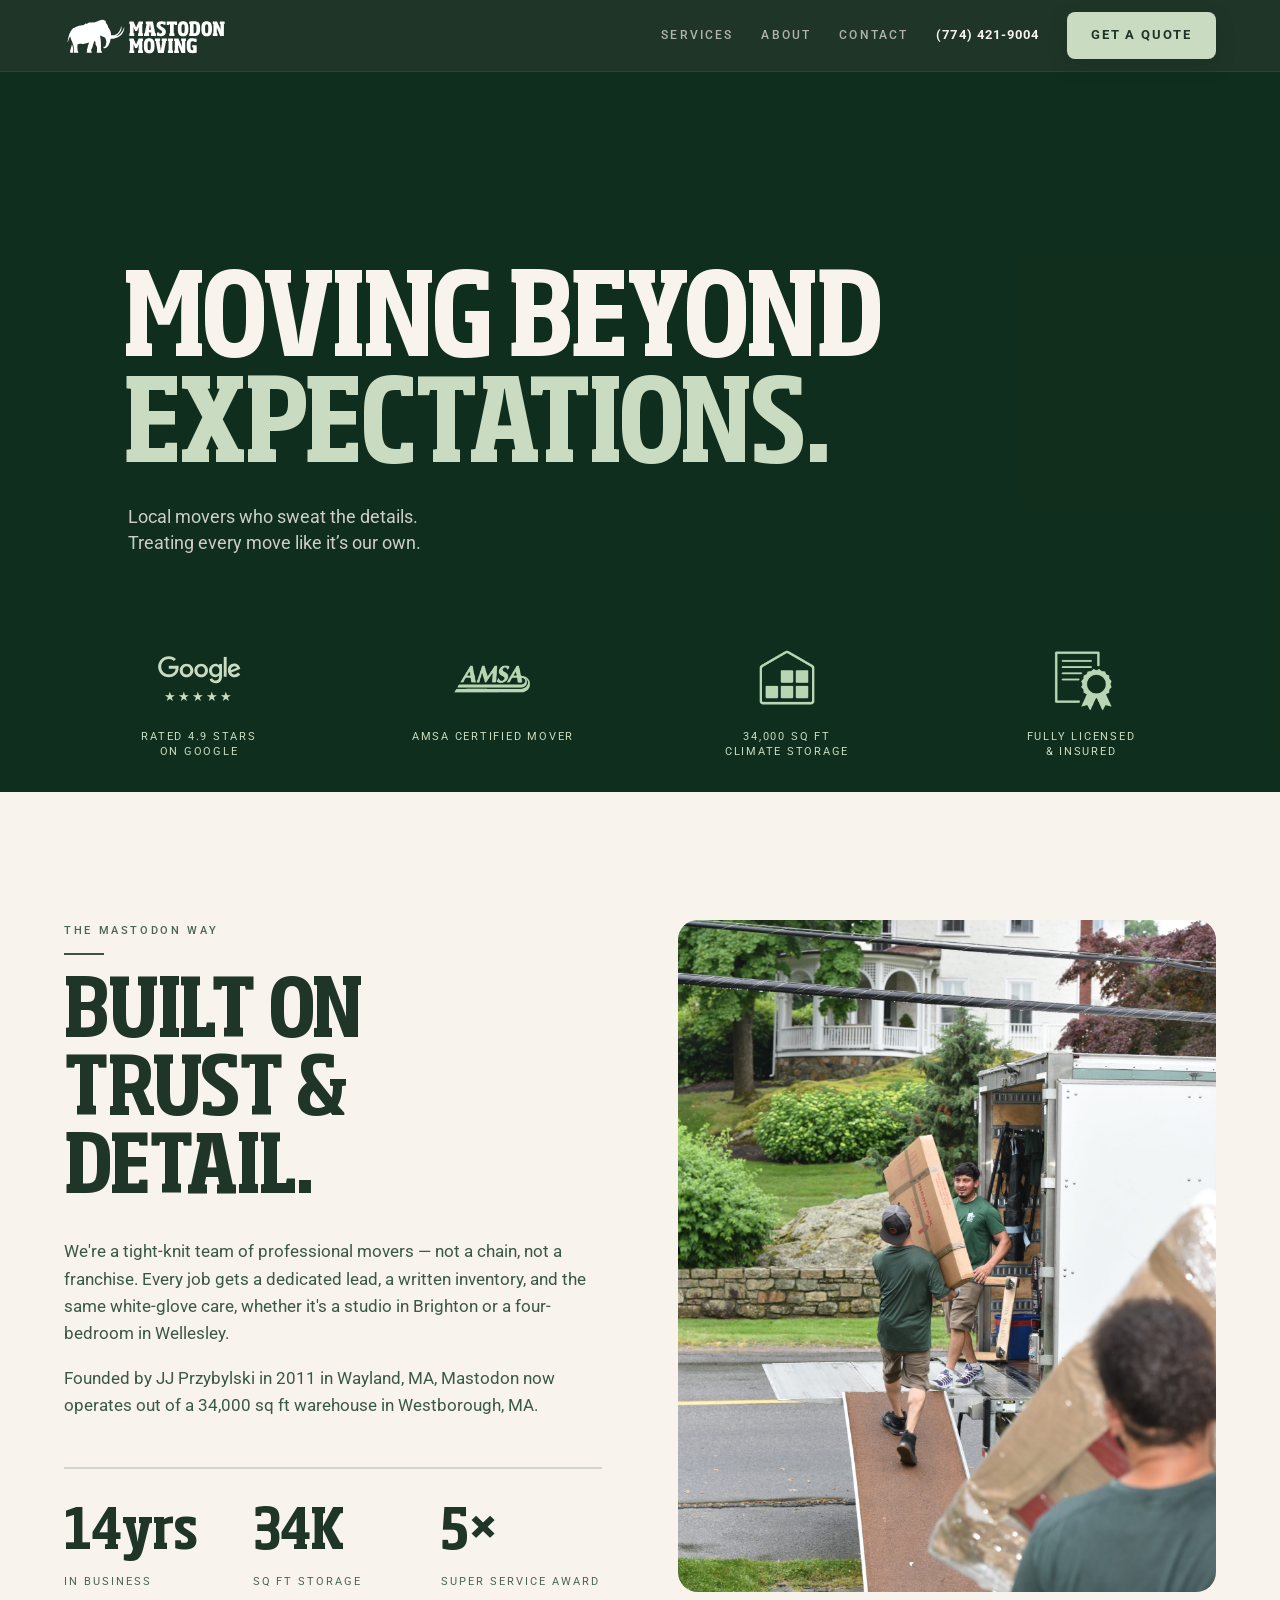
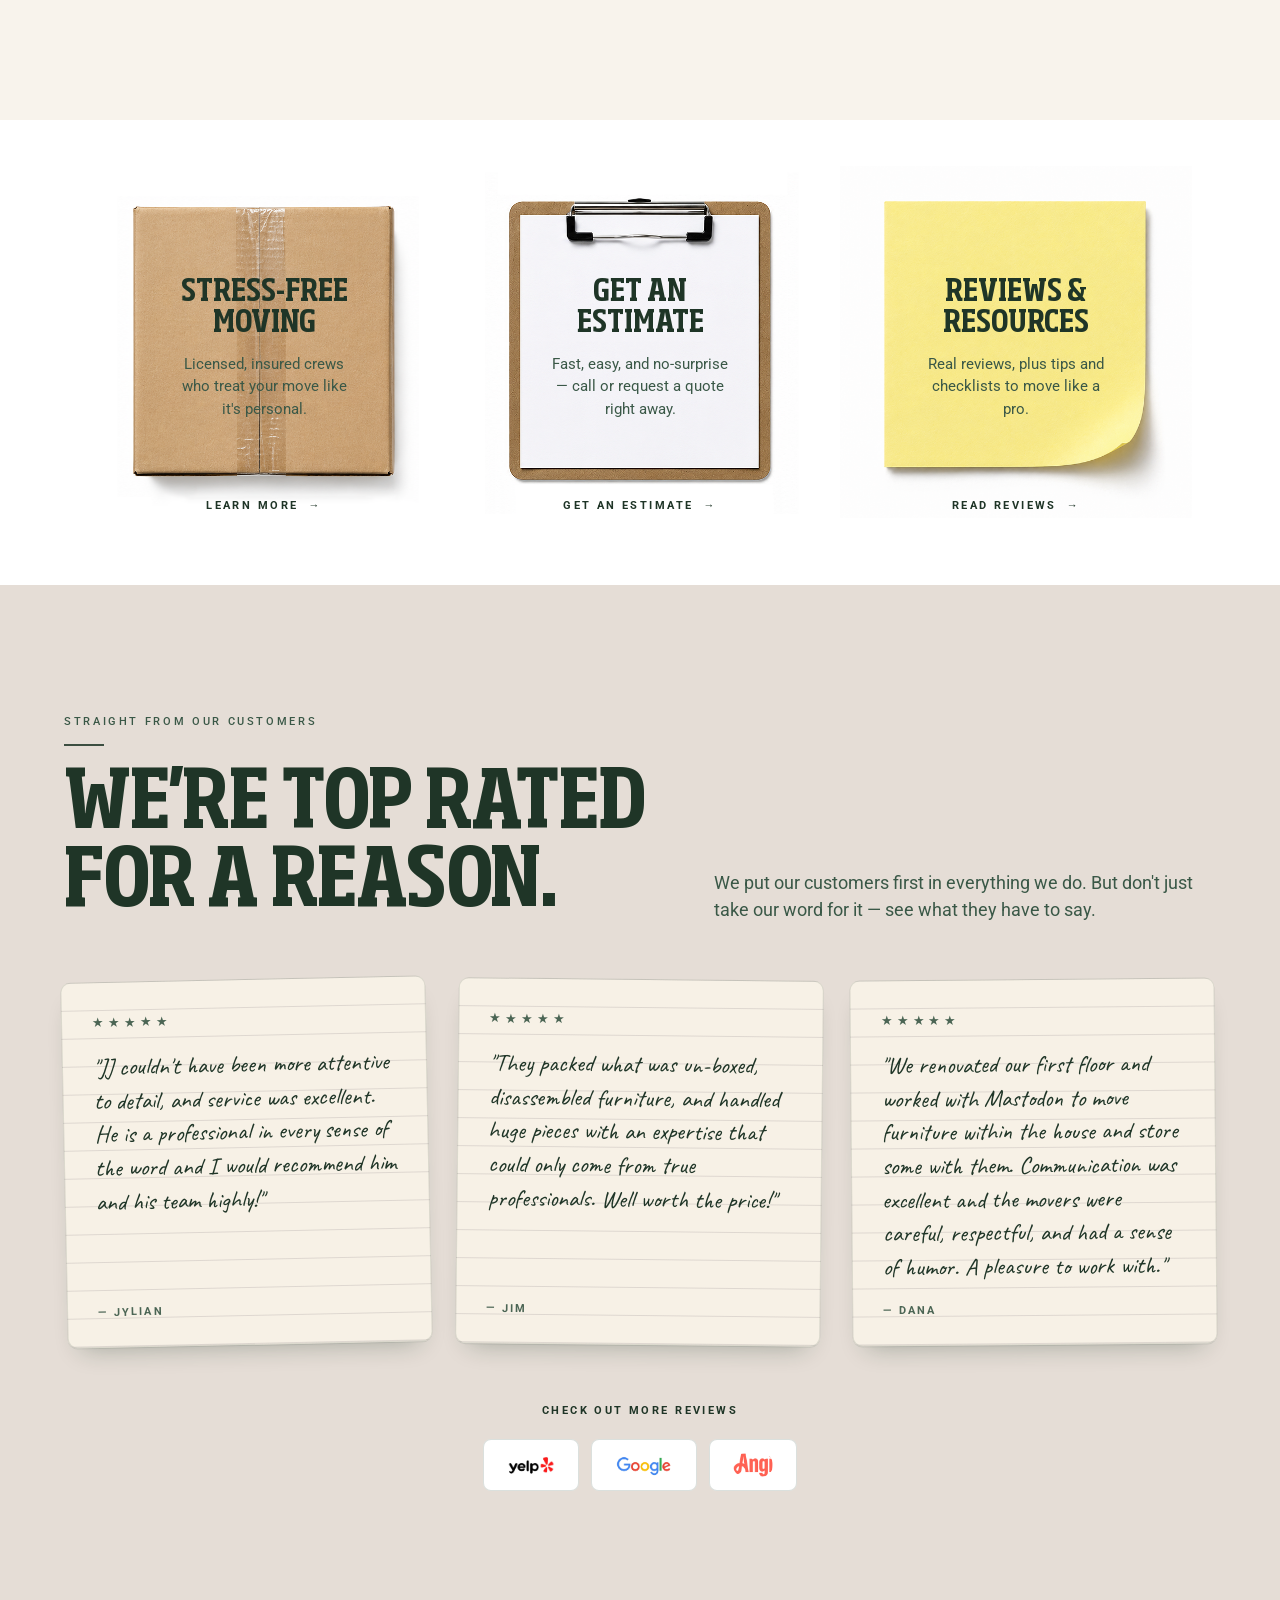
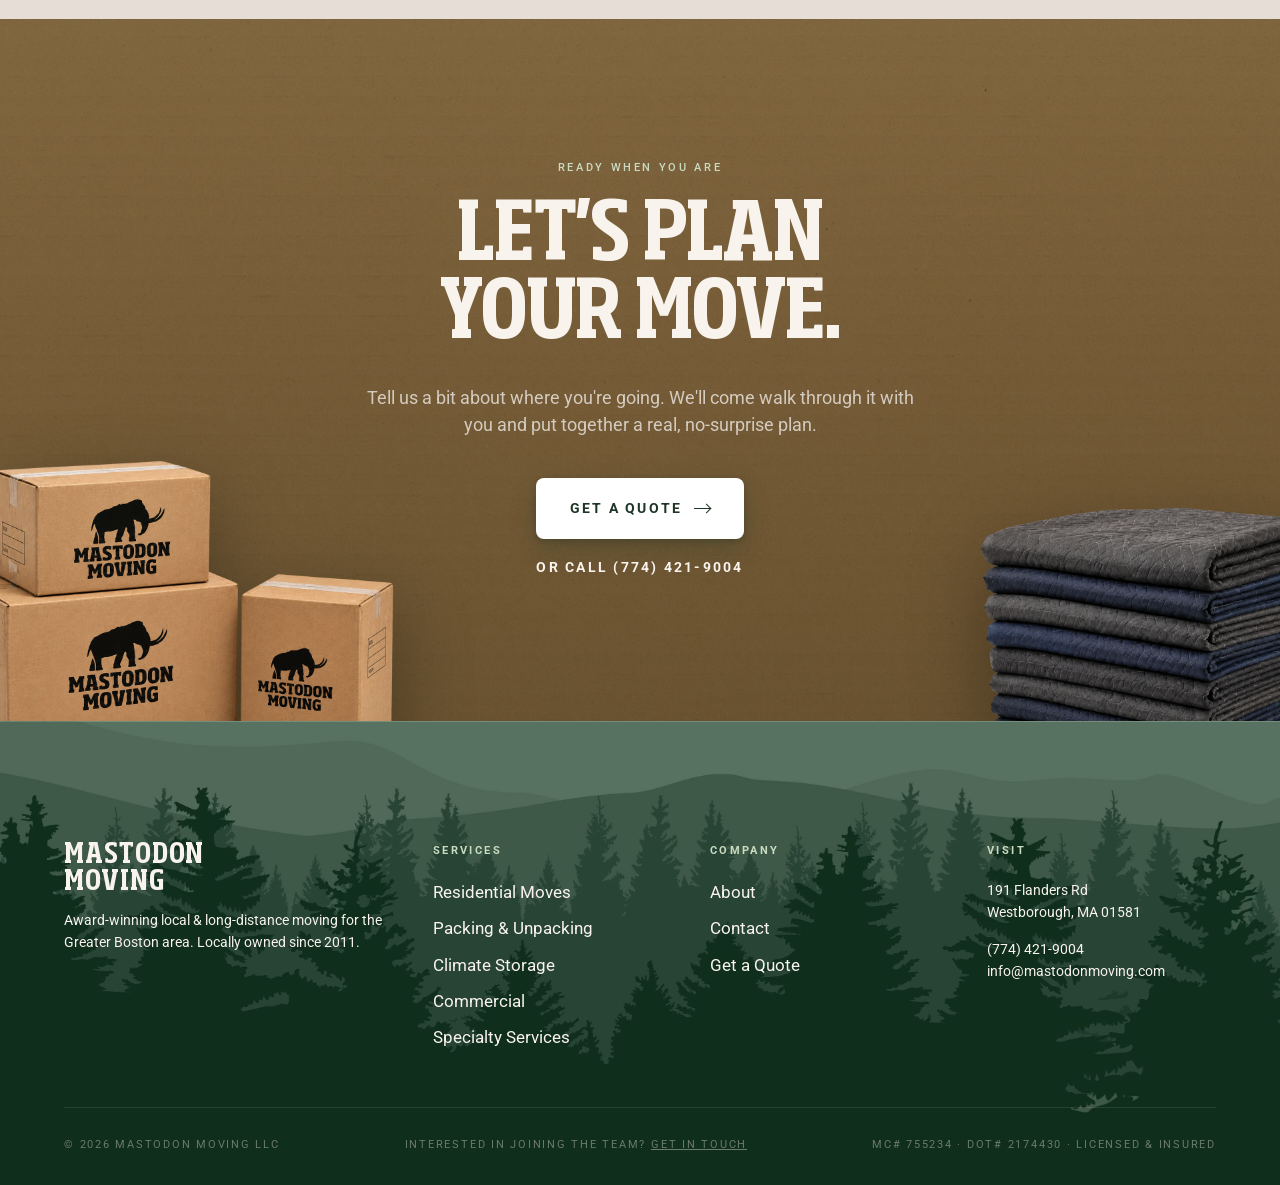
==== commit 202c6322: "Add files via upload Mobile improvements and icons fixes." ====
--- a/index.html
+++ b/index.html
@@ -24,6 +24,7 @@
   position: absolute; inset: 0;
   width: 100%; height: 100%;
   overflow: hidden;
+  background: #112E1D;
 }
 .hero-media video,
 .hero-media .hero-still {
@@ -31,6 +32,8 @@
   width: 100%; height: 100%;
   object-fit: cover;
 }
+.hero-media video { opacity: 0; transition: opacity .5s ease; }
+.hero-media video.ready { opacity: 1; }
 .hero-still {
   background: linear-gradient(135deg, #112E1D 0%, #2F4B3C 100%);
   display: flex; align-items: center; justify-content: center;
@@ -97,6 +100,18 @@
 .hero-badges .badge span { color: var(--mint); }
 @media (max-width: 880px) {
   .hero-badges .badges-row { grid-template-columns: 1fr 1fr; gap: 24px 16px; }
+  .hero { aspect-ratio: auto; min-height: 0; padding: 0; }
+  .hero-inner { padding: calc(var(--nav-h) + 48px) var(--pad-x) 40px; }
+}
+@media (max-width: 700px) {
+  .hero-badges { position: static; padding: 0 var(--pad-x) 40px; }
+}
+@media (max-width: 700px) {
+  .hero-inner { padding: calc(var(--nav-h) + 8px) var(--pad-x) 24px; justify-content: flex-start; flex: 0 0 auto; }
+  .hero-badges { padding: 0 var(--pad-x) 30px; }
+  .hero-badges .badges-row { gap: 18px 14px; }
+  .hero-badges .badge { font-size: 9.5px; letter-spacing: 0.1em; gap: 8px; }
+  .hero-badges .badge-icon, .hero-badges .badge-icon img, .hero-badges .badge-icon svg { width: 46px; height: 46px; flex-basis: 46px; }
 }
 
 /* ─── Hero strip (sits below video) ─── */
@@ -153,6 +168,23 @@
 @media (max-width: 880px) {
   .hero-bottom { gap: 24px; }
   .hero-actions { flex-direction: row; flex-wrap: wrap; }
+  .hero-headline { font-size: clamp(42px, 10vw, 82px); margin-left: -0.02em; }
+  .hero-bottom .hero-tagline, .hero-tagline { width: auto !important; height: auto !important; max-width: 100% !important; flex: 1 1 auto; }
+}
+@media (max-width: 700px) {
+  .hero-headline { font-size: clamp(42px, 12.5vw, 66px); margin-left: -0.02em; }
+  .hero-bottom { margin-top: 18px; }
+  .hero-bottom .hero-tagline, .hero-tagline { width: auto !important; height: auto !important; max-width: 100% !important; flex: 1 1 auto; font-size: 16px; }
+  .intro .meta-row { grid-template-columns: 1fr; gap: 22px; margin-top: 34px; }
+}
+
+@media (max-width: 480px) {
+  .hero-headline { font-size: 40px; }
+  .hero-inner { padding-bottom: 18px; }
+  .hero-badges { padding-bottom: 22px; }
+  .hero-badges .badges-row { gap: 14px 12px; }
+  .hero-badges .badge-icon, .hero-badges .badge-icon img, .hero-badges .badge-icon svg { width: 38px; height: 38px; flex-basis: 38px; }
+  .hero-bottom .hero-tagline, .hero-tagline { font-size: 15px; }
 }
 
 /* ─── Intro / mission ─── */
@@ -330,7 +362,7 @@
 .cta-strip > .reveal { position: relative; z-index: 2; }
 .cta-deco { position: absolute; z-index: 1; pointer-events: none; user-select: none; filter: drop-shadow(0 26px 38px rgba(0,0,0,0.32)); }
 .cta-deco.boxes { left: clamp(-200px, -8vw, -80px); bottom: clamp(-110px, -6vw, -50px); width: clamp(360px, 40vw, 640px); }
-.cta-deco.blankets { right: clamp(-170px, -7vw, -70px); top: 50%; transform: translateY(-48%); width: clamp(300px, 33vw, 540px); }
+.cta-deco.blankets { right: clamp(-210px, -8vw, -90px); bottom: clamp(-140px, -8vw, -70px); width: clamp(320px, 35vw, 575px); }
 @media (max-width: 820px) { .cta-deco { display: none; } }
 .cta-strip .h1 { margin-bottom: 28px; }
 .cta-strip .btn-primary { background: #fff; color: var(--g900); }
@@ -420,7 +452,7 @@
 <section class="hero" data-screen-label="Hero">
   <div class="hero-media">
     <video class="hero-video" autoplay muted loop playsinline>
-      <source src="https://www.mastodonmoving.com/vid/homepage-31.webm" type="video/webm">
+      <source src="uploads/Mastodon_WBV_Combo 58s_V2 (1).mp4" type="video/mp4">
     </video>
     <div class="hero-still" style="display:none;">
       <div class="ph-label">Hero photo · crew &amp; truck</div>
@@ -535,7 +567,7 @@
 <!-- ═══ CTA ═══ -->
 <section class="cta-strip" data-screen-label="CTA">
   <img class="cta-deco boxes" src="uploads/boxes2.png" alt="" aria-hidden="true">
-  <img class="cta-deco blankets" src="uploads/blankets3.png" alt="" aria-hidden="true">
+  <img class="cta-deco blankets" src="uploads/blankets.png" alt="" aria-hidden="true">
   <div class="reveal">
     <div class="eyebrow on-dark" style="margin-bottom: 24px;">Ready when you are</div>
     <h2 class="h1">Let's plan<br>your move.</h2>
@@ -595,6 +627,13 @@
   const r = document.documentElement;
   Object.entries(p).forEach(([k, v]) => r.style.setProperty(k, v));
 }
+(function(){
+  const hv = document.querySelector('.hero-video');
+  if (hv) {
+    const show = () => hv.classList.add('ready');
+    if (hv.readyState >= 3) show(); else hv.addEventListener('canplay', show, { once: true });
+  }
+})();
 function applyHero(mode) {
   const v = document.querySelector('.hero-video');
   const still = document.querySelector('.hero-still');
--- a/shared/styles.css
+++ b/shared/styles.css
@@ -151,15 +151,54 @@
 .nav-cta:hover { background: var(--cream) !important; box-shadow: 0 12px 26px rgba(17,46,29,0.38); }
 
 .nav-mobile-toggle { display: none; }
+.nav-drawer { display: none; }
 
 @media (max-width: 880px) {
+  .nav { padding: 0 20px; }
+  .nav-logo svg { height: 30px; }
   .nav-links { display: none; }
   .nav-mobile-toggle {
+    display: flex; flex-direction: column; justify-content: center; gap: 5px;
+    width: 44px; height: 44px; margin-right: -10px;
+    align-items: flex-end;
+    background: none; border: 0; padding: 0; cursor: pointer;
+  }
+  .nav-mobile-toggle span { display: block; width: 24px; height: 2px; background: var(--cream); transition: transform .25s ease, opacity .2s ease; }
+  .nav-mobile-toggle[aria-expanded="true"] span:nth-child(1) { transform: translateY(7px) rotate(45deg); }
+  .nav-mobile-toggle[aria-expanded="true"] span:nth-child(2) { opacity: 0; }
+  .nav-mobile-toggle[aria-expanded="true"] span:nth-child(3) { transform: translateY(-7px) rotate(-45deg); }
+
+  .nav-drawer {
     display: block;
-    color: var(--cream);
-    font-size: 11px;
-    letter-spacing: 0.2em;
-    text-transform: uppercase;
+    position: fixed; left: 0; right: 0; top: var(--nav-h);
+    z-index: 49;
+    background: var(--g900);
+    border-bottom: 1px solid rgba(255,255,255,0.08);
+    padding: 8px 20px 28px;
+    transform: translateY(-12px);
+    opacity: 0; visibility: hidden; pointer-events: none;
+    transition: opacity .22s ease, transform .22s ease, visibility .22s;
+    max-height: calc(100dvh - var(--nav-h)); overflow-y: auto;
+  }
+  .nav-drawer.open { opacity: 1; visibility: visible; transform: none; pointer-events: auto; }
+  .nav-drawer a {
+    display: block; padding: 13px 0;
+    font-family: 'Roboto', Helvetica, Arial, sans-serif; font-weight: 500;
+    font-size: 14px; line-height: 1; letter-spacing: 0.18em; text-transform: uppercase;
+    color: var(--cream); border-bottom: 1px solid rgba(255,255,255,0.09);
+  }
+  .nav-drawer a.active { color: var(--mint); }
+  .nav-drawer .drawer-phone {
+    font-family: 'Roboto', Helvetica, Arial, sans-serif; font-size: 16px; font-weight: 700; letter-spacing: 0.08em;
+    text-transform: none; border-bottom: 0; padding-top: 18px;
+  }
+  .nav-drawer .drawer-cta {
+    margin-top: 10px; text-align: center; border-bottom: 0;
+    background: var(--mint); color: var(--g900);
+    border-radius: 8px; padding: 18px 0;
+    font-family: 'Roboto', Helvetica, Arial, sans-serif; font-size: 13px; font-weight: 700;
+    letter-spacing: 0.16em;
+    box-shadow: 0 10px 24px rgba(0,0,0,0.3);
   }
 }
 
@@ -401,3 +440,22 @@
 @media (max-width: 880px) {
   .form-row { grid-template-columns: 1fr; }
 }
+
+/* ─── Mobile: heroes & type ─── */
+@media (max-width: 700px) {
+  .page-hero, .about-hero, .contact-hero {
+    padding: calc(var(--nav-h) + 8px) var(--pad-x) 36px !important;
+  }
+  .page-hero .lede, .about-hero .lede, .contact-hero .lede { margin-top: 22px !important; }
+  .h-display { font-size: clamp(40px, 12vw, 60px); }
+  .h1 { font-size: clamp(36px, 11vw, 52px); }
+  .h2 { font-size: clamp(30px, 8.6vw, 44px); }
+  .lede { font-size: 17px; }
+  section { padding-left: 20px; padding-right: 20px; }
+}
+@media (max-width: 560px) {
+  .footer-grid { grid-template-columns: 1fr; }
+}
+@media (max-width: 420px) {
+  .h-display { font-size: 40px; }
+}
